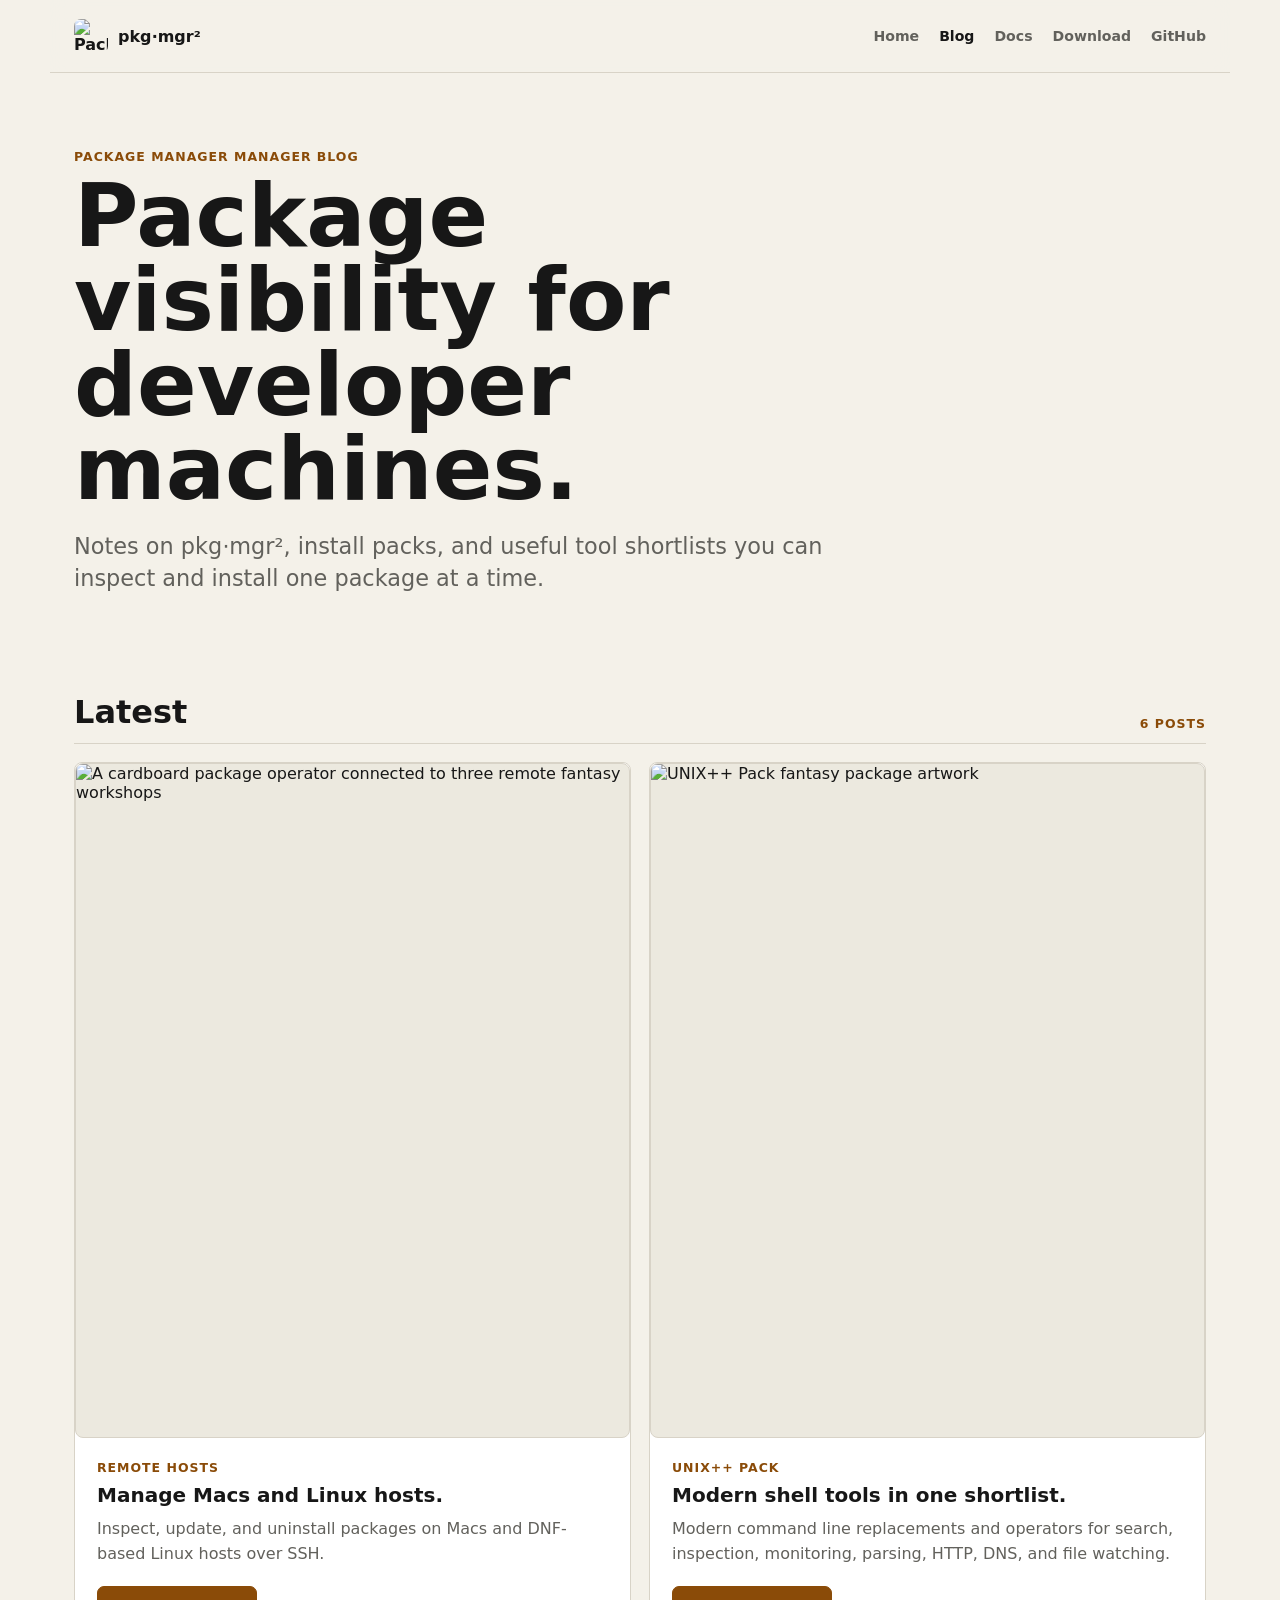
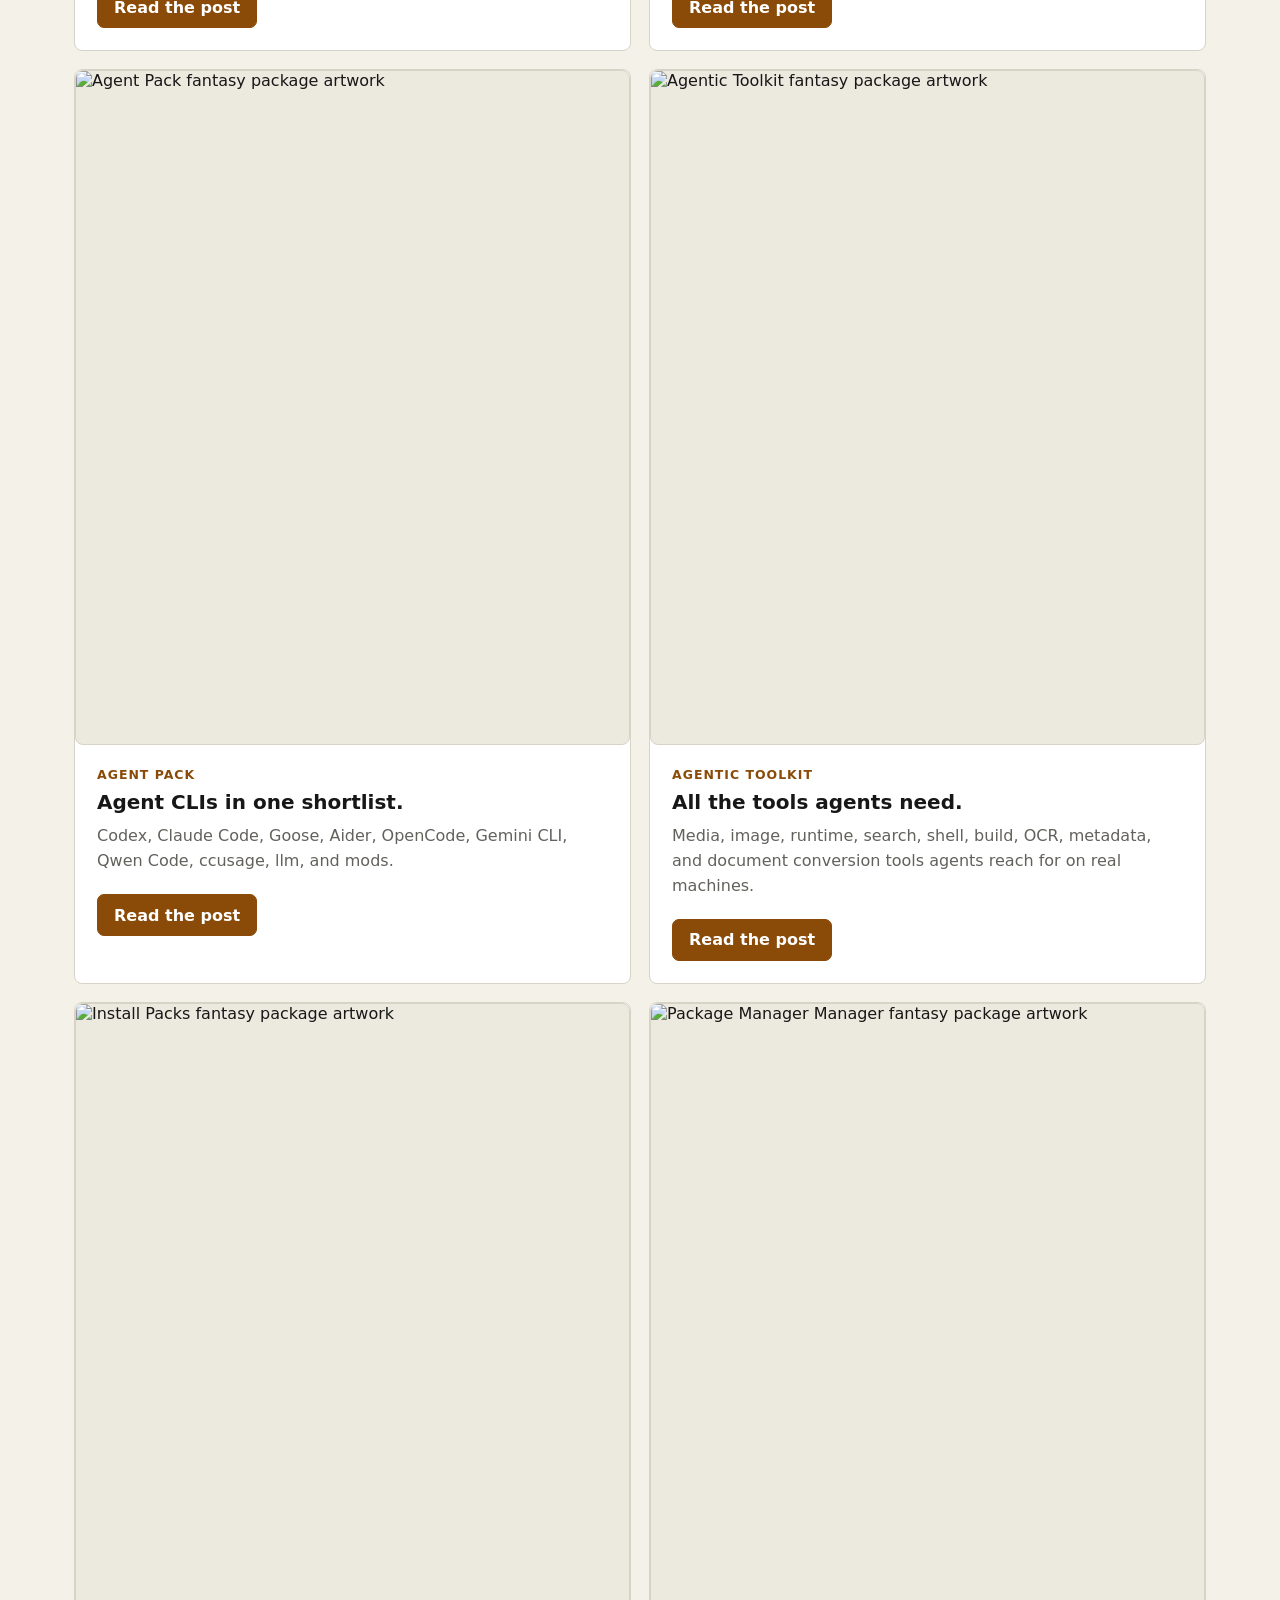
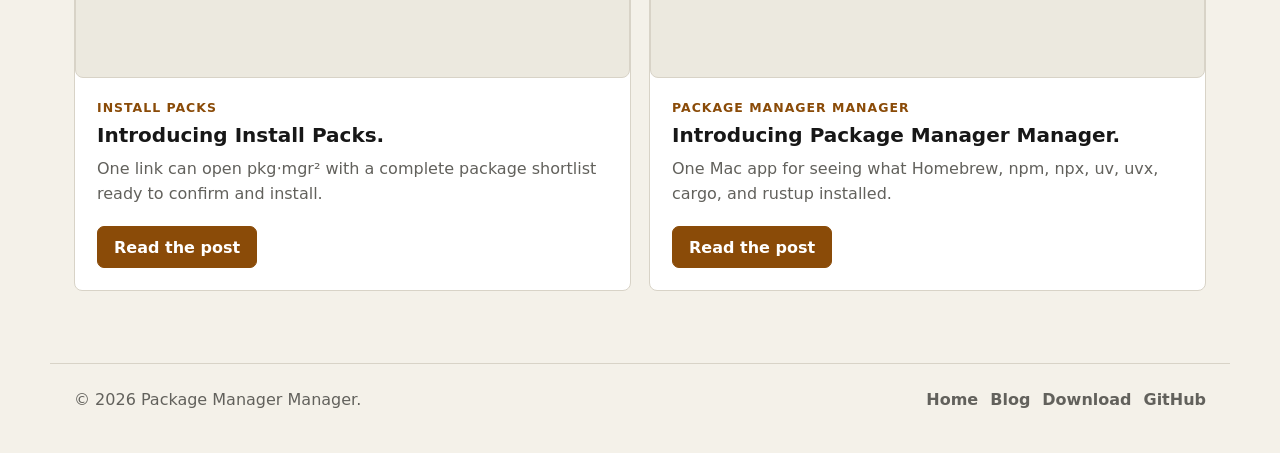
==== www/blog/index.html @ 8b1f8753 "Document Linux remote hosts on website" ====
<!DOCTYPE html>
<html lang="en">
<head>
  <meta charset="UTF-8">
  <meta name="viewport" content="width=device-width, initial-scale=1.0">
  <title>Package Manager Manager Blog</title>
  <meta name="description" content="Package Manager Manager notes on package inventory, install packs, and useful package sets for developer machines.">
  <meta property="og:type" content="website">
  <meta property="og:site_name" content="Package Manager Manager">
  <meta property="og:title" content="Package Manager Manager Blog">
  <meta property="og:description" content="Package inventory, install packs, and useful package sets for developer machines.">
  <meta property="og:url" content="https://mxcl.dev/package-manager-manager/blog/">
  <meta property="og:image" content="https://mxcl.dev/package-manager-manager/boxes.png">
  <meta name="twitter:card" content="summary_large_image">
  <meta name="twitter:image" content="https://mxcl.dev/package-manager-manager/boxes.png">
  <link rel="canonical" href="https://mxcl.dev/package-manager-manager/blog/">
  <link rel="icon" href="../boxes.png">
  <link rel="apple-touch-icon" href="../boxes.png">
  <link rel="stylesheet" href="../styles.css">
</head>
<body>
  <div class="scroll-meter" aria-hidden="true"><span></span></div>
  <div class="site-shell" id="top">
    <header class="masthead">
      <a class="brand" href="../" aria-label="Package Manager Manager home">
        <img class="brand-mark" src="../boxes.png" alt="Package Manager Manager" width="54" height="54">
        <span class="brand-type">pkg⋅mgr²</span>
      </a>

      <button class="nav-toggle" type="button" aria-expanded="false" aria-label="Toggle navigation">
        <span></span>
        <span></span>
      </button>

      <nav class="nav" aria-label="Main navigation">
        <a href="../">Home</a>
        <a href="./" aria-current="page">Blog</a>
        <a href="https://github.com/mxcl/pmm#readme">Docs</a>
        <a href="https://github.com/mxcl/pmm/releases/latest">Download</a>
        <a href="https://github.com/mxcl/pmm">GitHub</a>
      </nav>
    </header>

    <main>
      <section class="blog-hero" aria-labelledby="blog-title">
        <div class="blog-hero-copy">
          <p class="eyebrow">Package Manager Manager Blog</p>
          <h1 id="blog-title">Package visibility for developer machines.</h1>
          <p class="lede">Notes on pkg⋅mgr², install packs, and useful tool shortlists you can inspect and install one package at a time.</p>
        </div>
      </section>

      <section class="blog-index" aria-labelledby="latest-posts">
        <div class="section-label">
          <h2 id="latest-posts">Latest</h2>
          <span>6 posts</span>
        </div>
        <div class="post-list">
          <article class="post-card">
            <a href="./remote-hosts/" aria-label="Read Manage Macs and Linux Hosts.">
              <img src="./remote-hosts/hero.png" alt="A cardboard package operator connected to three remote fantasy workshops" width="1200" height="675" loading="lazy" decoding="async">
            </a>
            <div class="post-card-copy">
              <p class="story-kicker">Remote Hosts</p>
              <h2><a href="./remote-hosts/">Manage Macs and Linux hosts.</a></h2>
              <p>Inspect, update, and uninstall packages on Macs and DNF-based Linux hosts over SSH.</p>
              <a class="button primary" href="./remote-hosts/">Read the post</a>
            </div>
          </article>

          <article class="post-card">
            <a href="./unix-plus-plus/" aria-label="Read UNIX++ Pack.">
              <img src="./unix-plus-plus/hero.png" alt="UNIX++ Pack fantasy package artwork" width="1200" height="675" loading="lazy" decoding="async">
            </a>
            <div class="post-card-copy">
              <p class="story-kicker">UNIX++ Pack</p>
              <h2><a href="./unix-plus-plus/">Modern shell tools in one shortlist.</a></h2>
              <p>Modern command line replacements and operators for search, inspection, monitoring, parsing, HTTP, DNS, and file watching.</p>
              <a class="button primary" href="./unix-plus-plus/">Read the post</a>
            </div>
          </article>

          <article class="post-card">
            <a href="./agent-pack/" aria-label="Read Agent Pack.">
              <img src="./agent-pack/hero.png" alt="Agent Pack fantasy package artwork" width="1200" height="675" loading="lazy" decoding="async">
            </a>
            <div class="post-card-copy">
              <p class="story-kicker">Agent Pack</p>
              <h2><a href="./agent-pack/">Agent CLIs in one shortlist.</a></h2>
              <p>Codex, Claude Code, Goose, Aider, OpenCode, Gemini CLI, Qwen Code, ccusage, llm, and mods.</p>
              <a class="button primary" href="./agent-pack/">Read the post</a>
            </div>
          </article>

          <article class="post-card">
            <a href="./agentic-toolkit/" aria-label="Read The Agentic Toolkit.">
              <img src="./agentic-toolkit/hero.png" alt="Agentic Toolkit fantasy package artwork" width="1200" height="675" loading="lazy" decoding="async">
            </a>
            <div class="post-card-copy">
              <p class="story-kicker">Agentic Toolkit</p>
              <h2><a href="./agentic-toolkit/">All the tools agents need.</a></h2>
              <p>Media, image, runtime, search, shell, build, OCR, metadata, and document conversion tools agents reach for on real machines.</p>
              <a class="button primary" href="./agentic-toolkit/">Read the post</a>
            </div>
          </article>

          <article class="post-card">
            <a href="./introducing-install-packs/" aria-label="Read Introducing Install Packs.">
              <img src="./introducing-install-packs/hero.png" alt="Install Packs fantasy package artwork" width="1200" height="675" loading="lazy" decoding="async">
            </a>
            <div class="post-card-copy">
              <p class="story-kicker">Install Packs</p>
              <h2><a href="./introducing-install-packs/">Introducing Install Packs.</a></h2>
              <p>One link can open pkg⋅mgr² with a complete package shortlist ready to confirm and install.</p>
              <a class="button primary" href="./introducing-install-packs/">Read the post</a>
            </div>
          </article>

          <article class="post-card">
            <a href="./introducing-package-manager-manager/" aria-label="Read Introducing Package Manager Manager.">
              <img src="./introducing-package-manager-manager/hero.png" alt="Package Manager Manager fantasy package artwork" width="1200" height="675" loading="lazy" decoding="async">
            </a>
            <div class="post-card-copy">
              <p class="story-kicker">Package Manager Manager</p>
              <h2><a href="./introducing-package-manager-manager/">Introducing Package Manager Manager.</a></h2>
              <p>One Mac app for seeing what Homebrew, npm, npx, uv, uvx, cargo, and rustup installed.</p>
              <a class="button primary" href="./introducing-package-manager-manager/">Read the post</a>
            </div>
          </article>
        </div>
      </section>
    </main>

    <footer class="site-footer">
      <p>&copy; 2026 Package Manager Manager.</p>
      <div class="footer-links">
        <a href="../">Home</a>
        <a href="./">Blog</a>
        <a href="https://github.com/mxcl/pmm/releases/latest">Download</a>
        <a href="https://github.com/mxcl/pmm">GitHub</a>
      </div>
    </footer>
  </div>

  <script src="../app.js"></script>
</body>
</html>
---- www/styles.css ----
:root {
  color-scheme: light;
  --bg: #f4f1e9;
  --ink: #171717;
  --muted: #62615c;
  --line: #d8d3c7;
  --panel: #ffffff;
  --accent: #8a4b08;
  --accent-ink: #ffffff;
  --max: 1180px;
  font-family: Inter, ui-sans-serif, system-ui, -apple-system, BlinkMacSystemFont, "Segoe UI", sans-serif;
}

* {
  box-sizing: border-box;
}

html {
  background: var(--bg);
  color: var(--ink);
  scroll-behavior: smooth;
}

body {
  margin: 0;
  min-height: 100vh;
  background: var(--bg);
}

a {
  color: inherit;
  text-decoration: none;
}

a:focus-visible,
button:focus-visible {
  outline: 2px solid var(--accent);
  outline-offset: 3px;
}

img {
  display: block;
  max-width: 100%;
}

h1,
h2,
h3,
p,
figure {
  margin: 0;
}

.scroll-meter {
  position: fixed;
  inset: 0 0 auto;
  z-index: 10;
  height: 3px;
}

.scroll-meter span {
  display: block;
  height: 100%;
  background: var(--accent);
  transform: scaleX(0);
  transform-origin: left;
}

.site-shell {
  width: min(100%, var(--max));
  margin: 0 auto;
}

.masthead {
  position: sticky;
  top: 0;
  z-index: 5;
  display: flex;
  align-items: center;
  justify-content: space-between;
  gap: 24px;
  padding: 18px 24px;
  border-bottom: 1px solid var(--line);
  background: color-mix(in srgb, var(--bg) 92%, transparent);
  backdrop-filter: blur(14px);
}

.brand,
.nav {
  display: flex;
  align-items: center;
}

.brand {
  gap: 10px;
  font-weight: 800;
}

.brand-mark {
  width: 34px;
  height: 34px;
  border-radius: 7px;
}

.brand-type {
  white-space: nowrap;
}

.nav {
  gap: 20px;
  color: var(--muted);
  font-size: 0.88rem;
  font-weight: 650;
}

.nav a {
  min-height: 36px;
  display: inline-flex;
  align-items: center;
}

.nav a:hover,
.nav a[aria-current="page"] {
  color: var(--ink);
}

.nav-toggle {
  position: relative;
  display: none;
}

main {
  padding: 40px 24px 72px;
}

.blog-hero,
.article-hero {
  display: grid;
  grid-template-columns: minmax(0, 1fr) minmax(280px, 480px);
  gap: 40px;
  align-items: center;
  padding: 36px 0 54px;
}

.blog-hero {
  display: block;
  max-width: 780px;
}

.eyebrow,
.story-kicker,
.section-label span {
  color: var(--accent);
  font-size: 0.78rem;
  font-weight: 800;
  letter-spacing: 0.08em;
  text-transform: uppercase;
}

h1 {
  margin-top: 10px;
  font-size: clamp(2.5rem, 7vw, 5.5rem);
  line-height: 0.96;
  letter-spacing: 0;
}

.lede {
  max-width: 760px;
  margin-top: 18px;
  color: var(--muted);
  font-size: clamp(1.1rem, 2vw, 1.4rem);
  line-height: 1.45;
}

.hero-actions,
.package-actions,
.footer-links {
  display: flex;
  flex-wrap: wrap;
  gap: 12px;
}

.hero-actions {
  margin-top: 26px;
}

.button {
  display: inline-flex;
  align-items: center;
  justify-content: center;
  min-height: 42px;
  padding: 0 16px;
  border: 1px solid var(--line);
  border-radius: 7px;
  font-weight: 750;
  white-space: nowrap;
}

.button.primary {
  border-color: var(--accent);
  background: var(--accent);
  color: var(--accent-ink);
}

.button:hover {
  border-color: var(--ink);
}

.button.primary:hover {
  border-color: var(--ink);
  background: var(--ink);
}

.button.text {
  border-color: transparent;
}

.article-hero-image img,
.post-card img,
.package-card img {
  width: 100%;
  aspect-ratio: 16 / 9;
  object-fit: cover;
  border: 1px solid var(--line);
  border-radius: 8px;
  background: #ece9df;
}

.article-body,
.toolkit-summary,
.pack-install-band,
.package-directory,
.blog-index {
  margin-top: 44px;
}

.article-body {
  max-width: 820px;
  color: var(--muted);
  font-size: 1.08rem;
  line-height: 1.7;
}

.article-body p + p {
  margin-top: 18px;
}

.section-label {
  display: flex;
  align-items: end;
  justify-content: space-between;
  gap: 16px;
  margin-bottom: 18px;
  border-bottom: 1px solid var(--line);
  padding-bottom: 12px;
}

.section-label h2 {
  font-size: clamp(1.45rem, 3vw, 2rem);
}

.compare-grid,
.package-grid,
.post-list {
  display: grid;
  gap: 18px;
}

.compare-grid {
  grid-template-columns: repeat(3, minmax(0, 1fr));
}

.compare-grid article,
.pack-install-band,
.package-card,
.post-card {
  border: 1px solid var(--line);
  border-radius: 8px;
  background: var(--panel);
}

.compare-grid article,
.pack-install-band,
.package-card-body,
.post-card-copy {
  padding: 22px;
}

.compare-grid h3,
.package-card h3,
.post-card h2 {
  margin-top: 8px;
  font-size: 1.25rem;
  line-height: 1.2;
}

.compare-grid p,
.package-card p:not(.story-kicker),
.post-card p:not(.story-kicker),
.pack-install-band p {
  margin-top: 10px;
  color: var(--muted);
  line-height: 1.55;
}

.post-card-copy > .button {
  margin-top: 20px;
}

.pack-install-band {
  display: flex;
  align-items: center;
  justify-content: space-between;
  gap: 24px;
}

.package-grid {
  grid-template-columns: repeat(3, minmax(0, 1fr));
}

.package-actions {
  margin-top: 18px;
}

.package-actions a {
  color: var(--accent);
  font-weight: 750;
}

.post-list {
  grid-template-columns: repeat(2, minmax(0, 1fr));
}

.site-footer {
  display: flex;
  align-items: center;
  justify-content: space-between;
  gap: 20px;
  padding: 26px 24px 44px;
  border-top: 1px solid var(--line);
  color: var(--muted);
}

.footer-links a {
  font-weight: 650;
}

/* Product landing page */

.landing-page {
  background:
    radial-gradient(circle at 82% 10%, rgb(216 151 70 / 0.16), transparent 24rem),
    var(--bg);
}

.landing-page .masthead {
  border-right: 1px solid var(--line);
  border-left: 1px solid var(--line);
}

.landing-page .nav-download {
  min-height: 36px;
  padding: 0 13px;
  border: 1px solid var(--ink);
  border-radius: 999px;
  color: var(--ink);
}

.landing-main {
  overflow: hidden;
  padding-top: 76px;
}

.product-hero {
  text-align: center;
}

.hero-copy {
  max-width: 940px;
  margin: 0 auto;
}

.product-hero h1 {
  margin-top: 18px;
  font-size: clamp(4rem, 10.5vw, 8.2rem);
  line-height: 0.82;
  letter-spacing: -0.075em;
}

.product-hero h1 span {
  color: var(--accent);
}

.product-hero .lede {
  max-width: 720px;
  margin: 34px auto 0;
}

.product-hero .hero-actions {
  justify-content: center;
  margin-top: 30px;
}

.install-command {
  display: inline-flex;
  max-width: 100%;
  margin-top: 18px;
  padding: 11px 15px;
  overflow-x: auto;
  border: 1px solid var(--line);
  border-radius: 7px;
  background: var(--panel);
  color: var(--muted);
  font-size: 0.88rem;
  white-space: nowrap;
}

.install-command code {
  margin-left: 0.6em;
}

.button-large {
  min-height: 50px;
  padding: 0 20px;
  border-radius: 999px;
}

.button-large span {
  margin-left: 7px;
}

.manager-line {
  display: flex;
  flex-wrap: wrap;
  justify-content: center;
  gap: 10px 24px;
  margin-top: 44px;
  color: var(--muted);
  font-size: 0.78rem;
  font-weight: 800;
  letter-spacing: 0.07em;
  text-transform: uppercase;
}

.manager-line span {
  position: relative;
}

.manager-line span + span::before {
  content: "·";
  position: absolute;
  left: -15px;
  color: var(--accent);
}

.product-shot {
  margin: 0;
}

.product-shot img {
  width: 100%;
  height: auto;
  aspect-ratio: 2980 / 1872;
}

.hero-shot {
  margin-top: 28px;
}

.inventory-intro {
  padding: 132px 0 110px;
}

.inventory-intro > h2,
.story-copy h2,
.faq > h2,
.final-cta h2 {
  max-width: 940px;
  margin-top: 14px;
  font-size: clamp(2.4rem, 6vw, 4.6rem);
  line-height: 0.98;
  letter-spacing: -0.05em;
}

.inventory-points {
  display: grid;
  grid-template-columns: repeat(3, minmax(0, 1fr));
  gap: 1px;
  margin-top: 60px;
  border: 1px solid var(--line);
  background: var(--line);
}

.inventory-points article {
  min-height: 280px;
  padding: 30px;
  background: var(--bg);
}

.inventory-points strong {
  display: block;
  color: var(--accent);
  font-size: 4.5rem;
  line-height: 1;
}

.inventory-points h3 {
  margin-top: 42px;
  font-size: 1.25rem;
}

.inventory-points p,
.story-copy > p,
.feature-strip p {
  margin-top: 10px;
  color: var(--muted);
  line-height: 1.6;
}

.package-story {
  display: grid;
  grid-template-columns: minmax(300px, 0.72fr) minmax(0, 1.28fr);
  gap: 54px;
  align-items: center;
  padding: 110px 0;
  border-top: 1px solid var(--line);
}

.release-story {
  grid-template-columns: minmax(0, 1.28fr) minmax(300px, 0.72fr);
}

.remote-shot {
  width: min(100%, 620px);
  justify-self: center;
}

.remote-shot img {
  aspect-ratio: 4 / 5;
  border-radius: 22px;
}

.configuration-card {
  padding: 28px;
  border: 1px solid var(--line);
  border-radius: 22px;
  background: var(--panel);
  box-shadow: 0 24px 70px rgb(23 23 23 / 0.08);
}

.configuration-card figcaption {
  margin-bottom: 18px;
  font-size: 0.78rem;
  font-weight: 800;
  letter-spacing: 0.08em;
  text-transform: uppercase;
}

.configuration-file {
  display: flex;
  align-items: center;
  justify-content: space-between;
  gap: 20px;
  min-height: 54px;
  padding: 0 16px;
  border-top: 1px solid var(--line);
}

.configuration-file code {
  overflow: hidden;
  text-overflow: ellipsis;
  white-space: nowrap;
}

.configuration-file span {
  flex: 0 0 auto;
  color: var(--accent);
  font-size: 0.8rem;
  font-weight: 800;
}

.configuration-card > p {
  margin-top: 18px;
  color: var(--muted);
  font-size: 0.88rem;
  line-height: 1.5;
}

.story-copy h2 {
  font-size: clamp(2.4rem, 5vw, 4rem);
}

.story-copy > p {
  margin-top: 24px;
  font-size: 1.05rem;
}

.check-list {
  display: grid;
  gap: 12px;
  margin: 28px 0 0;
  padding: 0;
  list-style: none;
  font-weight: 700;
}

.check-list li {
  display: flex;
  gap: 10px;
}

.check-list li::before {
  content: "↳";
  color: var(--accent);
}

.feature-strip {
  display: grid;
  grid-template-columns: repeat(3, minmax(0, 1fr));
  gap: 40px;
  padding: 105px 0;
  border-top: 1px solid var(--line);
}

.feature-number {
  display: inline-block;
  color: var(--accent);
  font-family: ui-monospace, SFMono-Regular, Menlo, monospace;
  font-size: 0.8rem;
}

.feature-strip h3 {
  margin-top: 40px;
  font-size: 1.4rem;
}

.faq {
  padding: 105px 0;
  border-top: 1px solid var(--line);
}

.faq-list {
  display: grid;
  grid-template-columns: repeat(2, minmax(0, 1fr));
  gap: 40px;
  margin-top: 60px;
}

.faq-list h3 {
  font-size: 1.4rem;
}

.faq-list p {
  margin-top: 10px;
  color: var(--muted);
  line-height: 1.6;
}

.final-cta {
  display: flex;
  align-items: end;
  justify-content: space-between;
  gap: 30px;
  margin-bottom: 72px;
  padding: 64px;
  border-radius: 24px;
  background: var(--ink);
  color: #f7f3e9;
}

.final-cta .eyebrow {
  color: #e9a95d;
}

.final-cta .button.primary {
  flex: 0 0 auto;
  border-color: #e9a95d;
  background: #e9a95d;
  color: #221b13;
}

.final-cta .button.primary:hover {
  border-color: #fff;
  background: #fff;
}

@media (max-width: 820px) {
  .masthead {
    align-items: flex-start;
  }

  .nav-toggle {
    display: inline-flex;
    width: 40px;
    height: 40px;
    align-items: center;
    justify-content: center;
    border: 1px solid var(--line);
    border-radius: 7px;
    background: var(--panel);
  }

  .nav-toggle span,
  .nav-toggle::after {
    content: "";
    position: absolute;
    width: 18px;
    height: 2px;
    background: var(--ink);
  }

  .nav-toggle span:first-child {
    transform: translateY(-4px);
  }

  .nav-toggle span:nth-child(2) {
    transform: translateY(4px);
  }

  .nav {
    display: none;
    position: absolute;
    top: 68px;
    right: 24px;
    left: 24px;
    flex-direction: column;
    align-items: stretch;
    gap: 0;
    border: 1px solid var(--line);
    border-radius: 8px;
    background: var(--panel);
    padding: 8px;
  }

  .nav.is-open {
    display: flex;
  }

  .nav a {
    padding: 0 10px;
  }

  .article-hero,
  .compare-grid,
  .package-grid,
  .post-list {
    grid-template-columns: 1fr;
  }

  .pack-install-band,
  .site-footer,
  .section-label {
    align-items: flex-start;
    flex-direction: column;
  }

  .landing-main {
    padding-top: 48px;
  }

  .landing-page .nav-download {
    border: 0;
    border-radius: 0;
    padding: 0 10px;
  }

  .manager-line span + span::before {
    display: none;
  }

  .hero-shot {
    width: calc(100% + 24px);
    margin-left: -12px;
    border-radius: 14px;
  }

  .inventory-intro {
    padding: 92px 0 74px;
  }

  .inventory-points,
  .package-story,
  .faq-list,
  .feature-strip {
    grid-template-columns: 1fr;
  }

  .inventory-points article {
    min-height: 0;
  }

  .inventory-points h3 {
    margin-top: 24px;
  }

  .package-story {
    gap: 44px;
    padding: 76px 0;
  }

  .feature-strip {
    gap: 54px;
    padding: 76px 0;
  }

  .faq {
    padding: 76px 0;
  }

  .faq-list {
    gap: 44px;
    margin-top: 44px;
  }

  .feature-strip h3 {
    margin-top: 20px;
  }

  .final-cta {
    align-items: flex-start;
    flex-direction: column;
    padding: 38px 28px;
  }
}

@media (max-width: 520px) {
  .landing-main {
    padding-inline: 18px;
  }

  .product-hero h1 {
    font-size: clamp(3.5rem, 20vw, 5rem);
  }

  .product-hero .lede {
    margin-top: 26px;
  }

  .product-hero .hero-actions {
    align-items: stretch;
    flex-direction: column;
  }

  .manager-line {
    align-items: center;
    flex-direction: column;
  }

  .final-cta {
    margin-right: -6px;
    margin-left: -6px;
  }
}

@media (prefers-reduced-motion: reduce) {
  html {
    scroll-behavior: auto;
  }
}
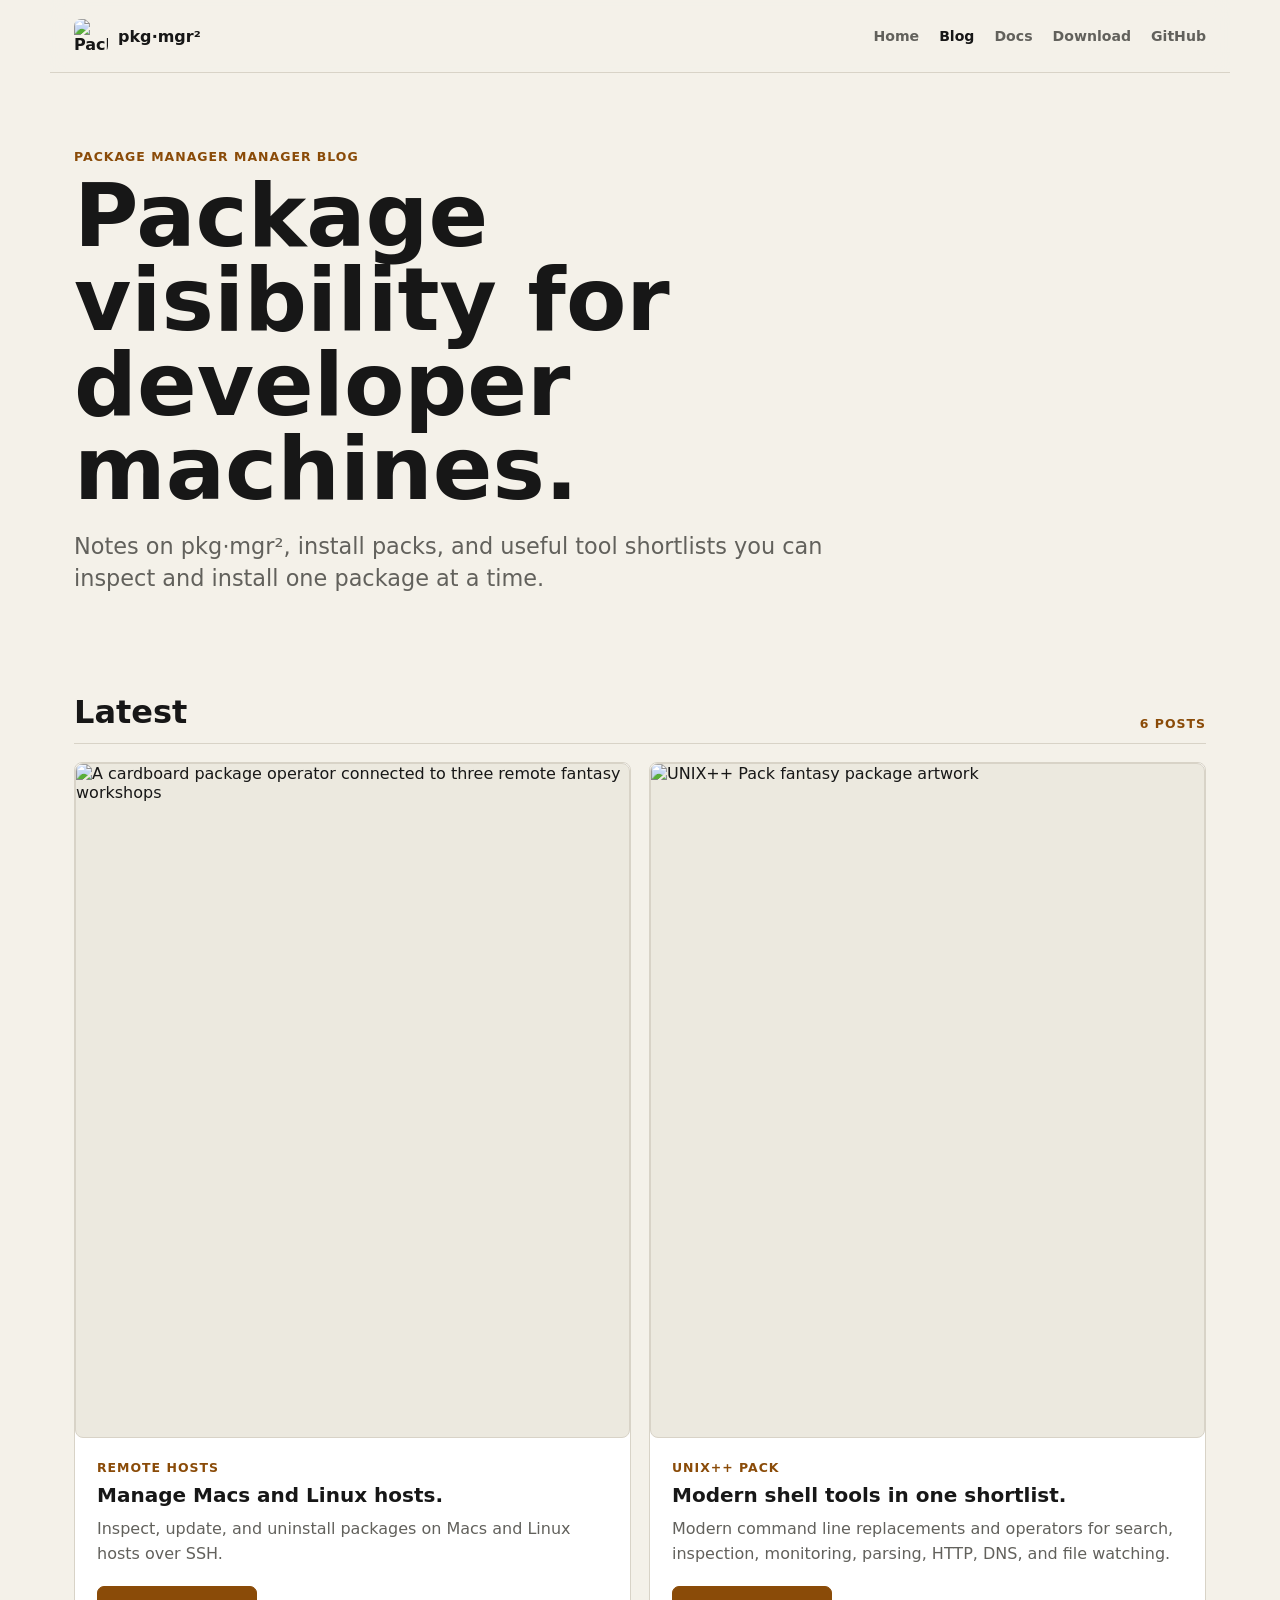
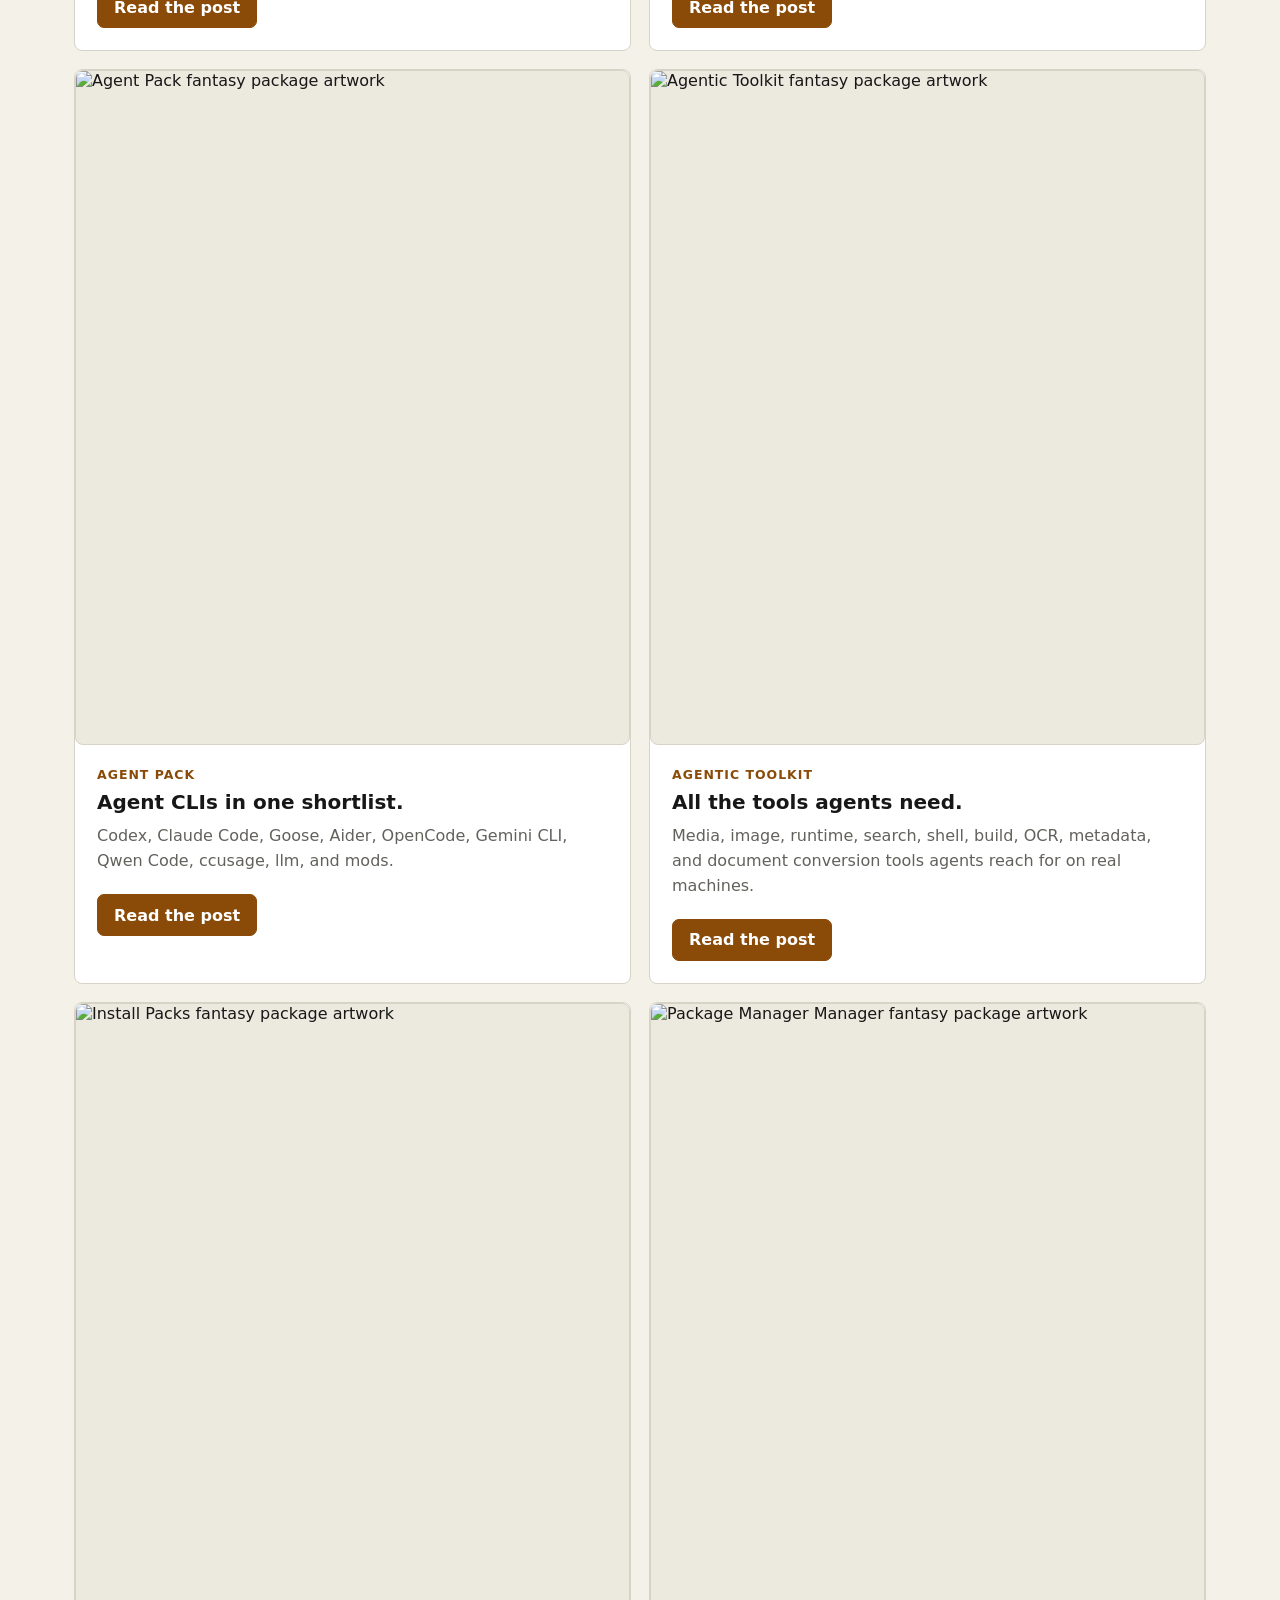
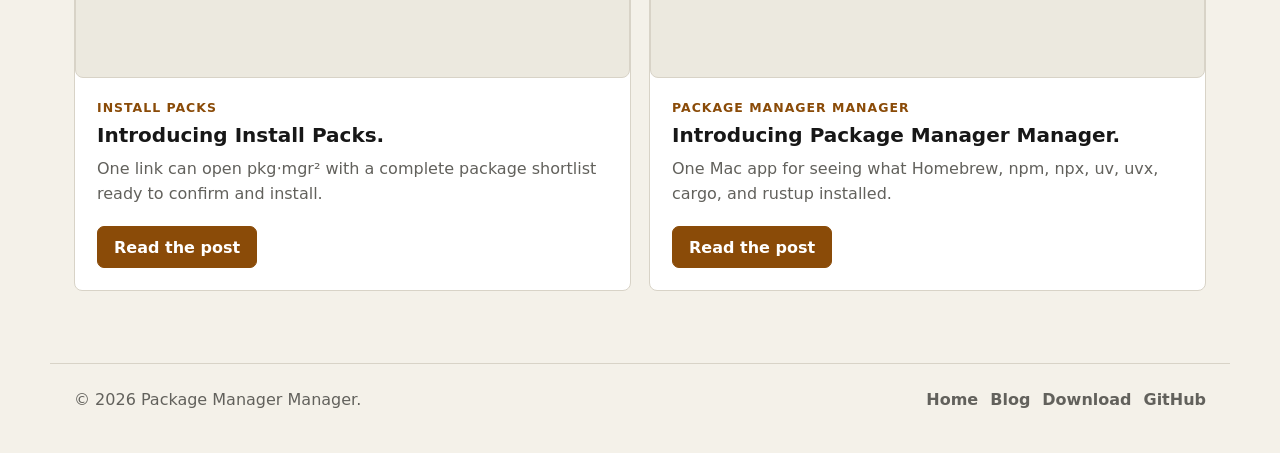
==== commit e33cf48c: "Document broader Linux host support" ====
--- a/www/blog/index.html
+++ b/www/blog/index.html
@@ -63,7 +63,7 @@
             <div class="post-card-copy">
               <p class="story-kicker">Remote Hosts</p>
               <h2><a href="./remote-hosts/">Manage Macs and Linux hosts.</a></h2>
-              <p>Inspect, update, and uninstall packages on Macs and DNF-based Linux hosts over SSH.</p>
+              <p>Inspect, update, and uninstall packages on Macs and Linux hosts over SSH.</p>
               <a class="button primary" href="./remote-hosts/">Read the post</a>
             </div>
           </article>
